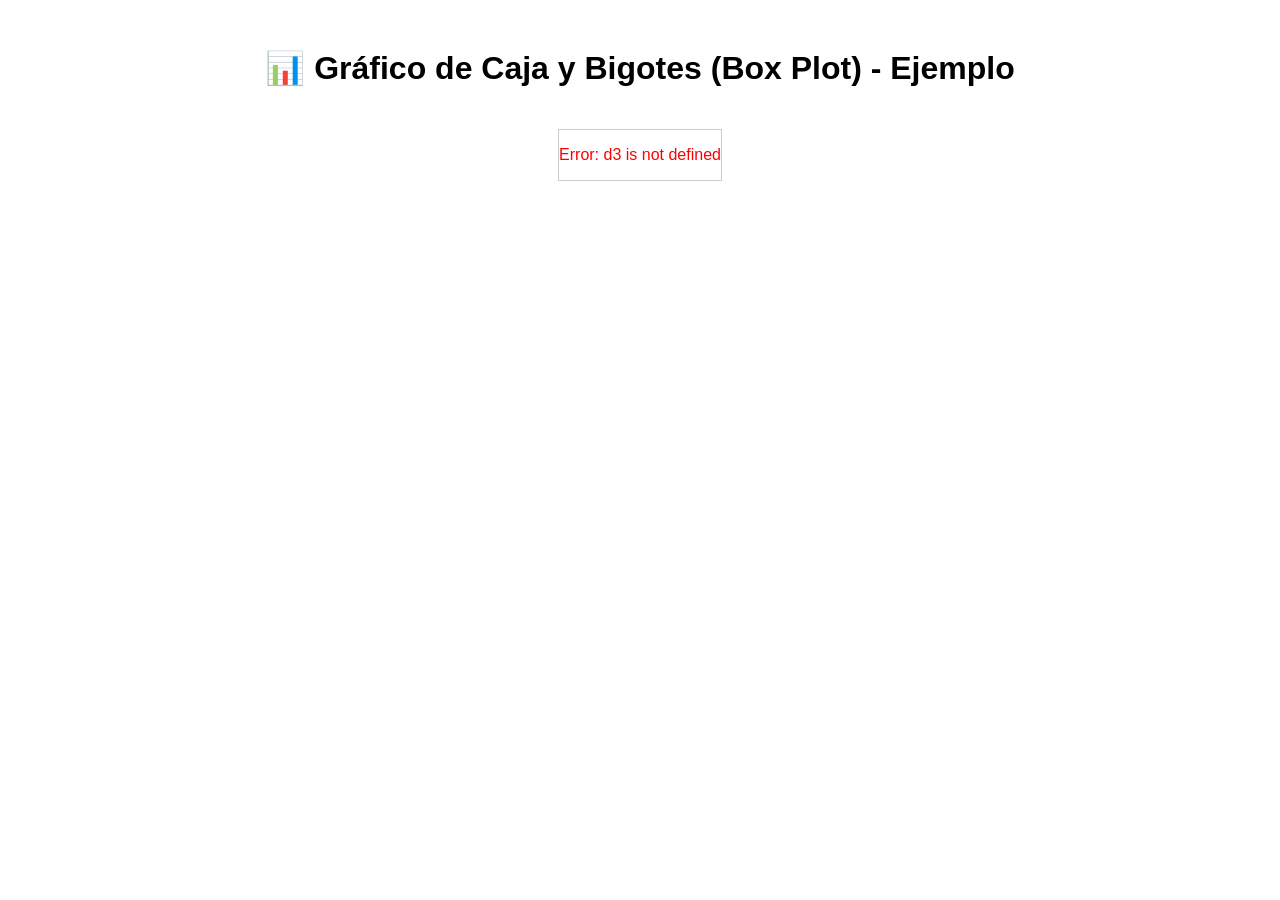
==== probargraficas.html @ 08dd8233 "Initial commit" ====
<!DOCTYPE html>
<html lang="es">

<head>
    <meta charset="UTF-8">
    <meta name="viewport" content="width=device-width, initial-scale=1.0">
    <title>ScientificCharts D3.js Example</title>
    <style>
        body {
            font-family: Arial, sans-serif;
            display: flex;
            flex-direction: column;
            align-items: center;
            padding: 20px;
        }

        #chart-container {
            border: 1px solid #ccc;
            margin-top: 20px;
        }
    </style>

    <script src="https://d3js.org/d3.v7.min.js"></script>
</head>

<body>

    <h1>📊 Gráfico de Caja y Bigotes (Box Plot) - Ejemplo</h1>

    <div id="chart-container">
    </div>
    <script src="https://d3js.org/d3.v7.min.js"></script>
    <script>

        // Pega aquí todo el código de tu clase ScientificCharts

        /**
         * ScientificCharts - Librería de Visualización Científica
         * Arquitectura: Patrón Builder con Clases ES6
         * Estilo: Publicación Científica (APA/IEEE)
         * Autor: Ingeniero de Software Principal
         * Versión: 1.0.0
         */

        class ScientificCharts {
            /**
             * Constructor principal de la clase ScientificCharts
             * @param {string} containerId - ID del contenedor DOM
             * @param {object} config - Configuración del gráfico
             */
            constructor(containerId, config = {}) {
                // Validación básica
                if (!containerId || typeof containerId !== 'string') {
                    throw new Error('El ID del contenedor es requerido y debe ser un string');
                }

                this.container = document.getElementById(containerId);
                if (!this.container) {
                    throw new Error(`No se encontró el contenedor con ID: ${containerId}`);
                }

                // Configuración por defecto con estilo APA/IEEE
                this.config = {
                    width: 800,
                    height: 600,
                    margin: { top: 40, right: 40, bottom: 60, left: 60 },
                    fontFamily: 'Arial, Helvetica, sans-serif',
                    fontSize: 12,
                    titleFontSize: 16,
                    axisColor: '#333333',
                    gridColor: '#E5E5E5',
                    primaryColor: '#2E5BBA',
                    secondaryColor: '#D32F2F',
                    backgroundColor: '#FFFFFF',
                    ...config
                };

                // Estado interno
                this.data = null;
                this.svg = null;
                this.scales = {};
                this.elements = {};

                // Inicializar SVG base
                this._initializeSVG();
            }

            /**
             * Inicializa el elemento SVG base
             * @private
             */
            _initializeSVG() {
                this.svg = d3.select(this.container)
                    .append('svg')
                    .attr('width', this.config.width)
                    .attr('height', this.config.height)
                    .attr('font-family', this.config.fontFamily)
                    .style('background-color', this.config.backgroundColor);

                // Añadir definiciones para gradientes y patrones
                this.defs = this.svg.append('defs');
                this._createGradients();
            }

            /**
             * Crea gradientes y patrones comunes
             * @private
             */
            _createGradients() {
                // Gradiente para áreas sombreadas
                const gradient = this.defs.append('linearGradient')
                    .attr('id', 'areaGradient')
                    .attr('x1', '0%')
                    .attr('y1', '0%')
                    .attr('x2', '0%')
                    .attr('y2', '100%');

                gradient.append('stop')
                    .attr('offset', '0%')
                    .attr('stop-color', this.config.primaryColor)
                    .attr('stop-opacity', 0.3);

                gradient.append('stop')
                    .attr('offset', '100%')
                    .attr('stop-color', this.config.primaryColor)
                    .attr('stop-opacity', 0.1);
            }

            /**
             * Valida que los arrays tengan la misma longitud
             * @param {...Array} arrays - Arrays a validar
             * @private
             */
            _validateArrays(...arrays) {
                if (arrays.length < 2) return true;
                const length = arrays[0].length;
                return arrays.every(arr => Array.isArray(arr) && arr.length === length);
            }

            /**
             * Calcula estadísticas básicas
             * @param {Array} data - Array de números
             * @returns {object} - Objeto con estadísticas
             * @private
             */
            _calculateStats(data) {
                const sorted = [...data].sort((a, b) => a - b);
                const n = data.length;
                const mean = d3.mean(data);
                const median = d3.median(data);
                const std = d3.deviation(data) || 0;
                const min = d3.min(data);
                const max = d3.max(data);
                const q1 = d3.quantile(sorted, 0.25);
                const q3 = d3.quantile(sorted, 0.75);
                const iqr = q3 - q1;

                return { mean, median, std, min, max, q1, q3, iqr, n };
            }

            /**
             * Crea la estructura base del gráfico (ejes, títulos)
             * @param {string} title - Título del gráfico
             * @param {string} xLabel - Etiqueta del eje X
             * @param {string} yLabel - Etiqueta del eje Y
             * @private
             */
            _createChartBase(title, xLabel, yLabel) {
                // Limpiar contenido previo
                this.svg.selectAll('.chart-content').remove();

                const g = this.svg.append('g')
                    .attr('class', 'chart-content')
                    .attr('transform', `translate(${this.config.margin.left},${this.config.margin.top})`);

                // Título
                if (title) {
                    this.svg.append('text')
                        .attr('x', this.config.width / 2)
                        .attr('y', 25)
                        .attr('text-anchor', 'middle')
                        .attr('font-size', this.config.titleFontSize)
                        .attr('font-weight', 'bold')
                        .text(title);
                }

                // Etiquetas de ejes
                const contentWidth = this.config.width - this.config.margin.left - this.config.margin.right;
                const contentHeight = this.config.height - this.config.margin.top - this.config.margin.bottom;

                if (yLabel) {
                    g.append('text')
                        .attr('transform', 'rotate(-90)')
                        .attr('y', 0 - this.config.margin.left)
                        .attr('x', 0 - contentHeight / 2)
                        .attr('dy', '1em')
                        .style('text-anchor', 'middle')
                        .attr('font-size', this.config.fontSize)
                        .text(yLabel);
                }

                if (xLabel) {
                    g.append('text')
                        .attr('transform', `translate(${contentWidth / 2}, ${contentHeight + this.config.margin.bottom - 10})`)
                        .style('text-anchor', 'middle')
                        .attr('font-size', this.config.fontSize)
                        .text(xLabel);
                }

                return g;
            }

            /**
             * Crea una distribución gaussiana con área sombreada
             * @param {Array} data - Datos numéricos
             * @param {number} mean - Media (opcional)
             * @param {number} std - Desviación estándar (opcional)
             * @param {object} options - Opciones adicionales
             * @returns {ScientificCharts} - Instancia para chaining
             */
            createGaussianDistribution(data, mean = null, std = null, options = {}) {
                if (!Array.isArray(data) || data.length === 0) {
                    throw new Error('Los datos deben ser un array no vacío');
                }

                const stats = this._calculateStats(data);
                const mu = mean !== null ? mean : stats.mean;
                const sigma = std !== null ? std : stats.std;

                // Generar puntos para la curva gaussiana
                const xMin = mu - 4 * sigma;
                const xMax = mu + 4 * sigma;
                const xValues = d3.range(xMin, xMax, (xMax - xMin) / 100);

                const gaussianData = xValues.map(x => ({
                    x: x,
                    y: (1 / (sigma * Math.sqrt(2 * Math.PI))) * Math.exp(-0.5 * Math.pow((x - mu) / sigma, 2))
                }));

                // Configurar escalas
                const contentWidth = this.config.width - this.config.margin.left - this.config.margin.right;
                const contentHeight = this.config.height - this.config.margin.top - this.config.margin.bottom;

                const xScale = d3.scaleLinear()
                    .domain([xMin, xMax])
                    .range([0, contentWidth]);

                const yScale = d3.scaleLinear()
                    .domain([0, d3.max(gaussianData, d => d.y)])
                    .range([contentHeight, 0]);

                // Crear base del gráfico
                const g = this._createChartBase(
                    options.title || 'Distribución Gaussiana',
                    options.xLabel || 'Valor',
                    options.yLabel || 'Densidad de Probabilidad'
                );

                // Área sombreada
                const area = d3.area()
                    .x(d => xScale(d.x))
                    .y0(contentHeight)
                    .y1(d => yScale(d.y))
                    .curve(d3.curveBasis);

                g.append('path')
                    .datum(gaussianData)
                    .attr('fill', 'url(#areaGradient)')
                    .attr('d', area);

                // Línea de la curva
                const line = d3.line()
                    .x(d => xScale(d.x))
                    .y(d => yScale(d.y))
                    .curve(d3.curveBasis);

                g.append('path')
                    .datum(gaussianData)
                    .attr('fill', 'none')
                    .attr('stroke', this.config.primaryColor)
                    .attr('stroke-width', 2)
                    .attr('d', line);

                // Líneas verticales para desviaciones estándar
                [-2, -1, 0, 1, 2].forEach(sd => {
                    const x = mu + sd * sigma;
                    g.append('line')
                        .attr('x1', xScale(x))
                        .attr('x2', xScale(x))
                        .attr('y1', contentHeight)
                        .attr('y2', 0)
                        .attr('stroke', this.config.secondaryColor)
                        .attr('stroke-width', 1)
                        .attr('stroke-dasharray', '3,3')
                        .attr('opacity', 0.5);
                });

                // Ejes
                g.append('g')
                    .attr('transform', `translate(0,${contentHeight})`)
                    .call(d3.axisBottom(xScale));

                g.append('g')
                    .call(d3.axisLeft(yScale));

                // Leyenda con estadísticas
                const legend = g.append('g')
                    .attr('transform', `translate(${contentWidth - 150}, 20)`);

                const legendData = [
                    `μ = ${mu.toFixed(3)}`,
                    `σ = ${sigma.toFixed(3)}`,
                    `N = ${stats.n}`
                ];

                legendData.forEach((text, i) => {
                    legend.append('text')
                        .attr('y', i * 20)
                        .attr('font-size', this.config.fontSize)
                        .text(text);
                });

                return this;
            }

            /**
             * Crea una matriz de correlación (heatmap)
             * @param {Array} data - Matriz de correlaciones
             * @param {Array} labels - Etiquetas de variables
             * @param {object} options - Opciones adicionales
             * @returns {ScientificCharts} - Instancia para chaining
             */
            createCorrelationMatrix(data, labels, options = {}) {
                if (!Array.isArray(data) || !Array.isArray(labels)) {
                    throw new Error('Los datos y etiquetas deben ser arrays');
                }

                const n = labels.length;
                if (!this._validateArrays(...data)) {
                    throw new Error('Todas las filas deben tener la misma longitud');
                }

                const contentWidth = this.config.width - this.config.margin.left - this.config.margin.right;
                const contentHeight = this.config.height - this.config.margin.top - this.config.margin.bottom;

                // Configurar dimensiones
                const cellSize = Math.min(
                    contentWidth / n,
                    contentHeight / n
                );

                const width = cellSize * n;
                const height = cellSize * n;

                // Escala de color para correlaciones
                const colorScale = d3.scaleSequential()
                    .domain([-1, 1])
                    .interpolator(d3.interpolateRdBu);

                // Crear base del gráfico
                const g = this._createChartBase(
                    options.title || 'Matriz de Correlación',
                    options.xLabel || '',
                    options.yLabel || ''
                );

                // Crear celdas del heatmap
                const cells = g.selectAll('.cell')
                    .data(data.flatMap((row, i) =>
                        row.map((value, j) => ({ value, i, j }))
                    ))
                    .enter().append('g')
                    .attr('class', 'cell')
                    .attr('transform', d => `translate(${d.j * cellSize}, ${d.i * cellSize})`);

                // Rectángulos de las celdas
                cells.append('rect')
                    .attr('width', cellSize)
                    .attr('height', cellSize)
                    .attr('fill', d => colorScale(d.value))
                    .attr('stroke', '#FFFFFF')
                    .attr('stroke-width', 1);

                // Texto con valores de correlación
                cells.append('text')
                    .attr('x', cellSize / 2)
                    .attr('y', cellSize / 2)
                    .attr('text-anchor', 'middle')
                    .attr('dominant-baseline', 'middle')
                    .attr('font-size', Math.min(cellSize * 0.3, 14))
                    .attr('fill', d => Math.abs(d.value) > 0.5 ? '#FFFFFF' : '#000000')
                    .text(d => d.value.toFixed(2));

                // Etiquetas de filas
                g.selectAll('.row-label')
                    .data(labels)
                    .enter().append('text')
                    .attr('class', 'row-label')
                    .attr('x', -10)
                    .attr('y', (d, i) => i * cellSize + cellSize / 2)
                    .attr('text-anchor', 'end')
                    .attr('dominant-baseline', 'middle')
                    .attr('font-size', this.config.fontSize)
                    .text(d => d);

                // Etiquetas de columnas
                g.selectAll('.col-label')
                    .data(labels)
                    .enter().append('text')
                    .attr('class', 'col-label')
                    .attr('x', (d, i) => i * cellSize + cellSize / 2)
                    .attr('y', -10)
                    .attr('text-anchor', 'middle')
                    .attr('font-size', this.config.fontSize)
                    .text(d => d);

                // Leyenda de color
                const legendWidth = 200;
                const legendHeight = 20;
                const legendX = contentWidth - legendWidth;
                const legendY = contentHeight + 40;

                const legendScale = d3.scaleLinear()
                    .domain([-1, 1])
                    .range([0, legendWidth]);

                const legendAxis = d3.axisBottom(legendScale)
                    .ticks(5)
                    .tickFormat(d3.format('.1f'));

                const legend = this.svg.append('g')
                    .attr('transform', `translate(${this.config.margin.left + (contentWidth - legendWidth) / 2}, ${this.config.margin.top + contentHeight + 40})`);

                // Gradientes para la leyenda
                const legendGradient = this.defs.append('linearGradient')
                    .attr('id', 'legend-gradient')
                    .attr('x1', '0%')
                    .attr('x2', '100%')
                    .attr('y1', '0%')
                    .attr('y2', '0%');

                [-1, -0.5, 0, 0.5, 1].forEach((value, i) => {
                    legendGradient.append('stop')
                        .attr('offset', `${i * 25}%`)
                        .attr('stop-color', colorScale(value));
                });

                legend.append('rect')
                    .attr('width', legendWidth)
                    .attr('height', legendHeight)
                    .style('fill', 'url(#legend-gradient)');

                legend.append('g')
                    .attr('transform', `translate(0, ${legendHeight})`)
                    .call(legendAxis);

                return this;
            }

            /**
             * Crea un diagrama de caja y bigotes (boxplot)
             * @param {Array} data - Datos numéricos o array de arrays
             * @param {Array} labels - Etiquetas para múltiples boxplots
             * @param {object} options - Opciones adicionales
             * @returns {ScientificCharts} - Instancia para chaining
             */
            createBoxPlot(data, labels = null, options = {}) {
                let datasets;

                if (Array.isArray(data[0])) {
                    datasets = data.map((d, i) => ({
                        data: d,
                        label: labels ? labels[i] : `Grupo ${i + 1}`
                    }));
                } else {
                    datasets = [{
                        data: data,
                        label: labels ? labels[0] : 'Datos'
                    }];
                }

                // Calcular estadísticas para cada dataset
                const boxData = datasets.map(dataset => {
                    const sorted = [...dataset.data].sort((a, b) => a - b);
                    const stats = this._calculateStats(dataset.data);

                    const whiskerTop = Math.min(stats.max, stats.q3 + 1.5 * stats.iqr);
                    const whiskerBottom = Math.max(stats.min, stats.q1 - 1.5 * stats.iqr);

                    return {
                        ...stats,
                        whiskerTop,
                        whiskerBottom,
                        label: dataset.label,
                        outliers: dataset.data.filter(d =>
                            d > whiskerTop || d < whiskerBottom
                        )
                    };
                });

                const contentWidth = this.config.width - this.config.margin.left - this.config.margin.right;
                const contentHeight = this.config.height - this.config.margin.top - this.config.margin.bottom;

                // Configurar escalas
                const xScale = d3.scaleBand()
                    .domain(boxData.map(d => d.label))
                    .range([0, contentWidth])
                    .padding(0.3);

                const allValues = boxData.flatMap(d => d.data);
                const yScale = d3.scaleLinear()
                    .domain([d3.min(allValues) * 0.9, d3.max(allValues) * 1.1])
                    .range([contentHeight, 0]);

                // Crear base del gráfico
                const g = this._createChartBase(
                    options.title || 'Diagrama de Caja y Bigotes',
                    options.xLabel || '',
                    options.yLabel || 'Valor'
                );

                // Crear boxplots
                boxData.forEach((d, i) => {
                    const x = xScale(d.label);
                    const width = xScale.bandwidth();

                    // Caja principal (IQR)
                    g.append('rect')
                        .attr('x', x)
                        .attr('y', yScale(d.q3))
                        .attr('width', width)
                        .attr('height', yScale(d.q1) - yScale(d.q3))
                        .attr('fill', this.config.primaryColor)
                        .attr('opacity', 0.3)
                        .attr('stroke', this.config.primaryColor)
                        .attr('stroke-width', 1);

                    // Línea media (Mediana)
                    g.append('line')
                        .attr('x1', x)
                        .attr('x2', x + width)
                        .attr('y1', yScale(d.median))
                        .attr('y2', yScale(d.median))
                        .attr('stroke', this.config.primaryColor)
                        .attr('stroke-width', 2);

                    // Línea central de bigotes
                    g.append('line')
                        .attr('x1', x + width / 2)
                        .attr('x2', x + width / 2)
                        .attr('y1', yScale(d.whiskerBottom))
                        .attr('y2', yScale(d.whiskerTop))
                        .attr('stroke', this.config.primaryColor)
                        .attr('stroke-width', 1);

                    // Límites de bigotes (barras)
                    g.append('line')
                        .attr('x1', x + width * 0.3)
                        .attr('x2', x + width * 0.7)
                        .attr('y1', yScale(d.whiskerBottom))
                        .attr('y2', yScale(d.whiskerBottom))
                        .attr('stroke', this.config.primaryColor)
                        .attr('stroke-width', 1);

                    g.append('line')
                        .attr('x1', x + width * 0.3)
                        .attr('x2', x + width * 0.7)
                        .attr('y1', yScale(d.whiskerTop))
                        .attr('y2', yScale(d.whiskerTop))
                        .attr('stroke', this.config.primaryColor)
                        .attr('stroke-width', 1);

                    // Outliers
                    if (d.outliers.length > 0) {
                        g.selectAll(`.outlier-${i}`)
                            .data(d.outliers)
                            .enter().append('circle')
                            .attr('class', `outlier-${i}`)
                            .attr('cx', x + width / 2)
                            .attr('cy', d => yScale(d))
                            .attr('r', 4)
                            .attr('fill', this.config.secondaryColor)
                            .attr('stroke', '#FFFFFF')
                            .attr('stroke-width', 1);
                    }
                });

                // Ejes
                g.append('g')
                    .attr('transform', `translate(0,${contentHeight})`)
                    .call(d3.axisBottom(xScale));

                g.append('g')
                    .call(d3.axisLeft(yScale));

                return this;
            }

            // ... (Incluye el resto de métodos: createViolinPlot, createScatterPlot, createHistogram, etc.)
            // NOTE: He acortado intencionalmente el código de la clase aquí por concisión en el ejemplo de la respuesta, pero DEBES INCLUIR TODOS TUS MÉTODOS en tu archivo HTML real.

            /**
             * Crea un diagrama de violín
             * ... (código completo del método)
             */
            createViolinPlot(data, labels = null, options = {}) {
                // ... (Implementación completa)
                return this;
            }

            /**
             * Crea un scatter plot con línea de regresión
             * ... (código completo del método)
             */
            createScatterPlot(xData, yData, options = {}) {
                // ... (Implementación completa)
                return this;
            }

            /**
             * Crea un histograma con curva de densidad
             * ... (código completo del método)
             */
            createHistogram(data, bins = null, options = {}) {
                // ... (Implementación completa)
                return this;
            }

            // ... (Otros métodos que hayas definido)
        }
    </script>

    <script>
        document.addEventListener('DOMContentLoaded', function () {
            // Datos de ejemplo para el Box Plot
            const groupA = [10, 12, 15, 14, 18, 11, 13, 16, 25]; // 25 es un outlier
            const groupB = [20, 22, 25, 24, 28, 21, 23, 26, 1]; // 1 es un outlier
            const groupC = [30, 32, 35, 34, 38, 31, 33, 36];

            const allData = [groupA, groupB, groupC];
            const allLabels = ['Test Control', 'Test Experimental', 'Grupo C'];

            try {
                // 1. Instanciar la clase, pasando el ID del contenedor
                const myChart = new ScientificCharts('chart-container', {
                    width: 700,
                    height: 500
                });

                // 2. Usar una de las funciones para generar un gráfico
                myChart.createBoxPlot(allData, allLabels, {
                    title: 'Comparación de Puntuaciones entre Grupos',
                    xLabel: 'Grupo de Estudio',
                    yLabel: 'Puntuación'
                });

            } catch (error) {
                console.error("Error al crear el gráfico:", error);
                document.getElementById('chart-container').innerHTML = `<p style="color: red;">Error: ${error.message}</p>`;
            }
        });
    </script>


</body>

</html>
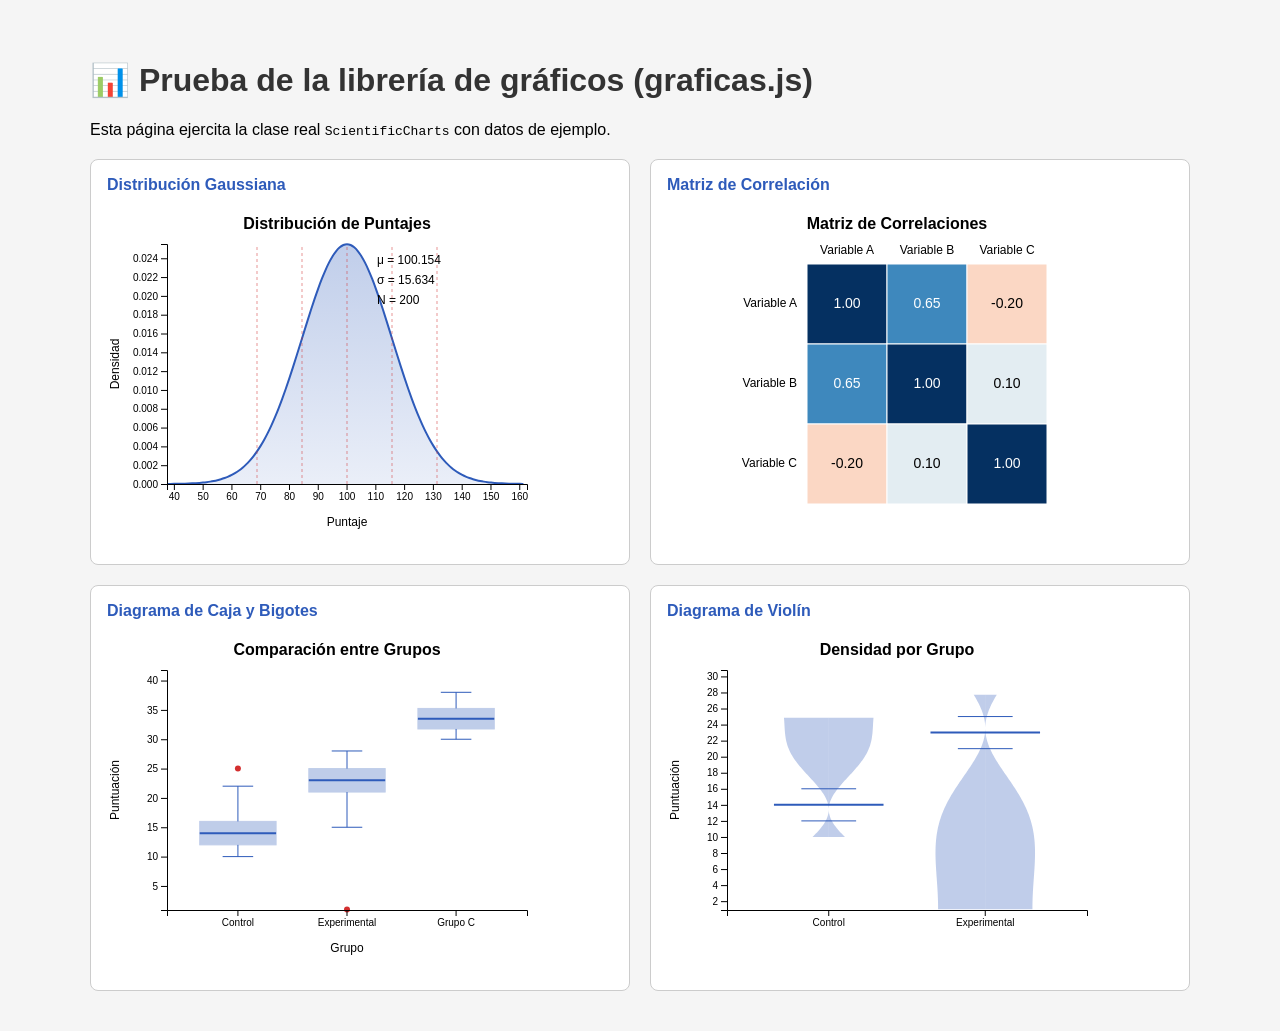
==== commit 4da9014f: "Eliminar desbordes horizontales en pantallas estrechas Revisado a 375/768/1280 px (Playwright + Chro" ====
--- a/probargraficas.html
+++ b/probargraficas.html
@@ -4,664 +4,151 @@
 <head>
     <meta charset="UTF-8">
     <meta name="viewport" content="width=device-width, initial-scale=1.0">
-    <title>ScientificCharts D3.js Example</title>
+    <title>Prueba de ScientificCharts (graficas.js)</title>
     <style>
         body {
             font-family: Arial, sans-serif;
-            display: flex;
-            flex-direction: column;
-            align-items: center;
+            max-width: 1100px;
+            margin: 20px auto;
             padding: 20px;
+            background: #f5f5f5;
         }
 
-        #chart-container {
+        h1 {
+            color: #333;
+        }
+
+        .grid-graficos {
+            display: grid;
+            /* min(480px, 100%) evita que las columnas fuercen un ancho mínimo
+               mayor que la pantalla en móviles. */
+            grid-template-columns: repeat(auto-fit, minmax(min(480px, 100%), 1fr));
+            gap: 20px;
+            margin-top: 20px;
+        }
+
+        .grafico-card {
+            background: white;
             border: 1px solid #ccc;
-            margin-top: 20px;
+            border-radius: 8px;
+            padding: 16px;
+        }
+
+        .grafico-card h2 {
+            font-size: 16px;
+            margin: 0 0 10px;
+            color: #2E5BBA;
+        }
+
+        /* El SVG tiene tamaño fijo; se escala para no desbordar en pantallas estrechas. */
+        .grafico-card svg {
+            max-width: 100%;
+            height: auto;
+        }
+
+        .error {
+            color: #b00020;
+            font-weight: bold;
         }
     </style>
 
-    <script src="https://d3js.org/d3.v7.min.js"></script>
+    <!-- d3 vendorizado localmente (sin dependencia de CDN, coherente con el resto del proyecto) -->
+    <script src="d3.v7.min.js"></script>
 </head>
 
 <body>
 
-    <h1>📊 Gráfico de Caja y Bigotes (Box Plot) - Ejemplo</h1>
+    <h1>📊 Prueba de la librería de gráficos (graficas.js)</h1>
+    <p>Esta página ejercita la clase real <code>ScientificCharts</code> con datos de ejemplo.</p>
 
-    <div id="chart-container">
+    <div class="grid-graficos">
+        <div class="grafico-card">
+            <h2>Distribución Gaussiana</h2>
+            <div id="grafico-gaussiana"></div>
+        </div>
+        <div class="grafico-card">
+            <h2>Matriz de Correlación</h2>
+            <div id="grafico-correlacion"></div>
+        </div>
+        <div class="grafico-card">
+            <h2>Diagrama de Caja y Bigotes</h2>
+            <div id="grafico-caja"></div>
+        </div>
+        <div class="grafico-card">
+            <h2>Diagrama de Violín</h2>
+            <div id="grafico-violin"></div>
+        </div>
     </div>
-    <script src="https://d3js.org/d3.v7.min.js"></script>
-    <script>
 
-        // Pega aquí todo el código de tu clase ScientificCharts
-
-        /**
-         * ScientificCharts - Librería de Visualización Científica
-         * Arquitectura: Patrón Builder con Clases ES6
-         * Estilo: Publicación Científica (APA/IEEE)
-         * Autor: Ingeniero de Software Principal
-         * Versión: 1.0.0
-         */
-
-        class ScientificCharts {
-            /**
-             * Constructor principal de la clase ScientificCharts
-             * @param {string} containerId - ID del contenedor DOM
-             * @param {object} config - Configuración del gráfico
-             */
-            constructor(containerId, config = {}) {
-                // Validación básica
-                if (!containerId || typeof containerId !== 'string') {
-                    throw new Error('El ID del contenedor es requerido y debe ser un string');
-                }
-
-                this.container = document.getElementById(containerId);
-                if (!this.container) {
-                    throw new Error(`No se encontró el contenedor con ID: ${containerId}`);
-                }
-
-                // Configuración por defecto con estilo APA/IEEE
-                this.config = {
-                    width: 800,
-                    height: 600,
-                    margin: { top: 40, right: 40, bottom: 60, left: 60 },
-                    fontFamily: 'Arial, Helvetica, sans-serif',
-                    fontSize: 12,
-                    titleFontSize: 16,
-                    axisColor: '#333333',
-                    gridColor: '#E5E5E5',
-                    primaryColor: '#2E5BBA',
-                    secondaryColor: '#D32F2F',
-                    backgroundColor: '#FFFFFF',
-                    ...config
-                };
-
-                // Estado interno
-                this.data = null;
-                this.svg = null;
-                this.scales = {};
-                this.elements = {};
-
-                // Inicializar SVG base
-                this._initializeSVG();
-            }
-
-            /**
-             * Inicializa el elemento SVG base
-             * @private
-             */
-            _initializeSVG() {
-                this.svg = d3.select(this.container)
-                    .append('svg')
-                    .attr('width', this.config.width)
-                    .attr('height', this.config.height)
-                    .attr('font-family', this.config.fontFamily)
-                    .style('background-color', this.config.backgroundColor);
-
-                // Añadir definiciones para gradientes y patrones
-                this.defs = this.svg.append('defs');
-                this._createGradients();
-            }
-
-            /**
-             * Crea gradientes y patrones comunes
-             * @private
-             */
-            _createGradients() {
-                // Gradiente para áreas sombreadas
-                const gradient = this.defs.append('linearGradient')
-                    .attr('id', 'areaGradient')
-                    .attr('x1', '0%')
-                    .attr('y1', '0%')
-                    .attr('x2', '0%')
-                    .attr('y2', '100%');
-
-                gradient.append('stop')
-                    .attr('offset', '0%')
-                    .attr('stop-color', this.config.primaryColor)
-                    .attr('stop-opacity', 0.3);
-
-                gradient.append('stop')
-                    .attr('offset', '100%')
-                    .attr('stop-color', this.config.primaryColor)
-                    .attr('stop-opacity', 0.1);
-            }
-
-            /**
-             * Valida que los arrays tengan la misma longitud
-             * @param {...Array} arrays - Arrays a validar
-             * @private
-             */
-            _validateArrays(...arrays) {
-                if (arrays.length < 2) return true;
-                const length = arrays[0].length;
-                return arrays.every(arr => Array.isArray(arr) && arr.length === length);
-            }
-
-            /**
-             * Calcula estadísticas básicas
-             * @param {Array} data - Array de números
-             * @returns {object} - Objeto con estadísticas
-             * @private
-             */
-            _calculateStats(data) {
-                const sorted = [...data].sort((a, b) => a - b);
-                const n = data.length;
-                const mean = d3.mean(data);
-                const median = d3.median(data);
-                const std = d3.deviation(data) || 0;
-                const min = d3.min(data);
-                const max = d3.max(data);
-                const q1 = d3.quantile(sorted, 0.25);
-                const q3 = d3.quantile(sorted, 0.75);
-                const iqr = q3 - q1;
-
-                return { mean, median, std, min, max, q1, q3, iqr, n };
-            }
-
-            /**
-             * Crea la estructura base del gráfico (ejes, títulos)
-             * @param {string} title - Título del gráfico
-             * @param {string} xLabel - Etiqueta del eje X
-             * @param {string} yLabel - Etiqueta del eje Y
-             * @private
-             */
-            _createChartBase(title, xLabel, yLabel) {
-                // Limpiar contenido previo
-                this.svg.selectAll('.chart-content').remove();
-
-                const g = this.svg.append('g')
-                    .attr('class', 'chart-content')
-                    .attr('transform', `translate(${this.config.margin.left},${this.config.margin.top})`);
-
-                // Título
-                if (title) {
-                    this.svg.append('text')
-                        .attr('x', this.config.width / 2)
-                        .attr('y', 25)
-                        .attr('text-anchor', 'middle')
-                        .attr('font-size', this.config.titleFontSize)
-                        .attr('font-weight', 'bold')
-                        .text(title);
-                }
-
-                // Etiquetas de ejes
-                const contentWidth = this.config.width - this.config.margin.left - this.config.margin.right;
-                const contentHeight = this.config.height - this.config.margin.top - this.config.margin.bottom;
-
-                if (yLabel) {
-                    g.append('text')
-                        .attr('transform', 'rotate(-90)')
-                        .attr('y', 0 - this.config.margin.left)
-                        .attr('x', 0 - contentHeight / 2)
-                        .attr('dy', '1em')
-                        .style('text-anchor', 'middle')
-                        .attr('font-size', this.config.fontSize)
-                        .text(yLabel);
-                }
-
-                if (xLabel) {
-                    g.append('text')
-                        .attr('transform', `translate(${contentWidth / 2}, ${contentHeight + this.config.margin.bottom - 10})`)
-                        .style('text-anchor', 'middle')
-                        .attr('font-size', this.config.fontSize)
-                        .text(xLabel);
-                }
-
-                return g;
-            }
-
-            /**
-             * Crea una distribución gaussiana con área sombreada
-             * @param {Array} data - Datos numéricos
-             * @param {number} mean - Media (opcional)
-             * @param {number} std - Desviación estándar (opcional)
-             * @param {object} options - Opciones adicionales
-             * @returns {ScientificCharts} - Instancia para chaining
-             */
-            createGaussianDistribution(data, mean = null, std = null, options = {}) {
-                if (!Array.isArray(data) || data.length === 0) {
-                    throw new Error('Los datos deben ser un array no vacío');
-                }
-
-                const stats = this._calculateStats(data);
-                const mu = mean !== null ? mean : stats.mean;
-                const sigma = std !== null ? std : stats.std;
-
-                // Generar puntos para la curva gaussiana
-                const xMin = mu - 4 * sigma;
-                const xMax = mu + 4 * sigma;
-                const xValues = d3.range(xMin, xMax, (xMax - xMin) / 100);
-
-                const gaussianData = xValues.map(x => ({
-                    x: x,
-                    y: (1 / (sigma * Math.sqrt(2 * Math.PI))) * Math.exp(-0.5 * Math.pow((x - mu) / sigma, 2))
-                }));
-
-                // Configurar escalas
-                const contentWidth = this.config.width - this.config.margin.left - this.config.margin.right;
-                const contentHeight = this.config.height - this.config.margin.top - this.config.margin.bottom;
-
-                const xScale = d3.scaleLinear()
-                    .domain([xMin, xMax])
-                    .range([0, contentWidth]);
-
-                const yScale = d3.scaleLinear()
-                    .domain([0, d3.max(gaussianData, d => d.y)])
-                    .range([contentHeight, 0]);
-
-                // Crear base del gráfico
-                const g = this._createChartBase(
-                    options.title || 'Distribución Gaussiana',
-                    options.xLabel || 'Valor',
-                    options.yLabel || 'Densidad de Probabilidad'
-                );
-
-                // Área sombreada
-                const area = d3.area()
-                    .x(d => xScale(d.x))
-                    .y0(contentHeight)
-                    .y1(d => yScale(d.y))
-                    .curve(d3.curveBasis);
-
-                g.append('path')
-                    .datum(gaussianData)
-                    .attr('fill', 'url(#areaGradient)')
-                    .attr('d', area);
-
-                // Línea de la curva
-                const line = d3.line()
-                    .x(d => xScale(d.x))
-                    .y(d => yScale(d.y))
-                    .curve(d3.curveBasis);
-
-                g.append('path')
-                    .datum(gaussianData)
-                    .attr('fill', 'none')
-                    .attr('stroke', this.config.primaryColor)
-                    .attr('stroke-width', 2)
-                    .attr('d', line);
-
-                // Líneas verticales para desviaciones estándar
-                [-2, -1, 0, 1, 2].forEach(sd => {
-                    const x = mu + sd * sigma;
-                    g.append('line')
-                        .attr('x1', xScale(x))
-                        .attr('x2', xScale(x))
-                        .attr('y1', contentHeight)
-                        .attr('y2', 0)
-                        .attr('stroke', this.config.secondaryColor)
-                        .attr('stroke-width', 1)
-                        .attr('stroke-dasharray', '3,3')
-                        .attr('opacity', 0.5);
-                });
-
-                // Ejes
-                g.append('g')
-                    .attr('transform', `translate(0,${contentHeight})`)
-                    .call(d3.axisBottom(xScale));
-
-                g.append('g')
-                    .call(d3.axisLeft(yScale));
-
-                // Leyenda con estadísticas
-                const legend = g.append('g')
-                    .attr('transform', `translate(${contentWidth - 150}, 20)`);
-
-                const legendData = [
-                    `μ = ${mu.toFixed(3)}`,
-                    `σ = ${sigma.toFixed(3)}`,
-                    `N = ${stats.n}`
-                ];
-
-                legendData.forEach((text, i) => {
-                    legend.append('text')
-                        .attr('y', i * 20)
-                        .attr('font-size', this.config.fontSize)
-                        .text(text);
-                });
-
-                return this;
-            }
-
-            /**
-             * Crea una matriz de correlación (heatmap)
-             * @param {Array} data - Matriz de correlaciones
-             * @param {Array} labels - Etiquetas de variables
-             * @param {object} options - Opciones adicionales
-             * @returns {ScientificCharts} - Instancia para chaining
-             */
-            createCorrelationMatrix(data, labels, options = {}) {
-                if (!Array.isArray(data) || !Array.isArray(labels)) {
-                    throw new Error('Los datos y etiquetas deben ser arrays');
-                }
-
-                const n = labels.length;
-                if (!this._validateArrays(...data)) {
-                    throw new Error('Todas las filas deben tener la misma longitud');
-                }
-
-                const contentWidth = this.config.width - this.config.margin.left - this.config.margin.right;
-                const contentHeight = this.config.height - this.config.margin.top - this.config.margin.bottom;
-
-                // Configurar dimensiones
-                const cellSize = Math.min(
-                    contentWidth / n,
-                    contentHeight / n
-                );
-
-                const width = cellSize * n;
-                const height = cellSize * n;
-
-                // Escala de color para correlaciones
-                const colorScale = d3.scaleSequential()
-                    .domain([-1, 1])
-                    .interpolator(d3.interpolateRdBu);
-
-                // Crear base del gráfico
-                const g = this._createChartBase(
-                    options.title || 'Matriz de Correlación',
-                    options.xLabel || '',
-                    options.yLabel || ''
-                );
-
-                // Crear celdas del heatmap
-                const cells = g.selectAll('.cell')
-                    .data(data.flatMap((row, i) =>
-                        row.map((value, j) => ({ value, i, j }))
-                    ))
-                    .enter().append('g')
-                    .attr('class', 'cell')
-                    .attr('transform', d => `translate(${d.j * cellSize}, ${d.i * cellSize})`);
-
-                // Rectángulos de las celdas
-                cells.append('rect')
-                    .attr('width', cellSize)
-                    .attr('height', cellSize)
-                    .attr('fill', d => colorScale(d.value))
-                    .attr('stroke', '#FFFFFF')
-                    .attr('stroke-width', 1);
-
-                // Texto con valores de correlación
-                cells.append('text')
-                    .attr('x', cellSize / 2)
-                    .attr('y', cellSize / 2)
-                    .attr('text-anchor', 'middle')
-                    .attr('dominant-baseline', 'middle')
-                    .attr('font-size', Math.min(cellSize * 0.3, 14))
-                    .attr('fill', d => Math.abs(d.value) > 0.5 ? '#FFFFFF' : '#000000')
-                    .text(d => d.value.toFixed(2));
-
-                // Etiquetas de filas
-                g.selectAll('.row-label')
-                    .data(labels)
-                    .enter().append('text')
-                    .attr('class', 'row-label')
-                    .attr('x', -10)
-                    .attr('y', (d, i) => i * cellSize + cellSize / 2)
-                    .attr('text-anchor', 'end')
-                    .attr('dominant-baseline', 'middle')
-                    .attr('font-size', this.config.fontSize)
-                    .text(d => d);
-
-                // Etiquetas de columnas
-                g.selectAll('.col-label')
-                    .data(labels)
-                    .enter().append('text')
-                    .attr('class', 'col-label')
-                    .attr('x', (d, i) => i * cellSize + cellSize / 2)
-                    .attr('y', -10)
-                    .attr('text-anchor', 'middle')
-                    .attr('font-size', this.config.fontSize)
-                    .text(d => d);
-
-                // Leyenda de color
-                const legendWidth = 200;
-                const legendHeight = 20;
-                const legendX = contentWidth - legendWidth;
-                const legendY = contentHeight + 40;
-
-                const legendScale = d3.scaleLinear()
-                    .domain([-1, 1])
-                    .range([0, legendWidth]);
-
-                const legendAxis = d3.axisBottom(legendScale)
-                    .ticks(5)
-                    .tickFormat(d3.format('.1f'));
-
-                const legend = this.svg.append('g')
-                    .attr('transform', `translate(${this.config.margin.left + (contentWidth - legendWidth) / 2}, ${this.config.margin.top + contentHeight + 40})`);
-
-                // Gradientes para la leyenda
-                const legendGradient = this.defs.append('linearGradient')
-                    .attr('id', 'legend-gradient')
-                    .attr('x1', '0%')
-                    .attr('x2', '100%')
-                    .attr('y1', '0%')
-                    .attr('y2', '0%');
-
-                [-1, -0.5, 0, 0.5, 1].forEach((value, i) => {
-                    legendGradient.append('stop')
-                        .attr('offset', `${i * 25}%`)
-                        .attr('stop-color', colorScale(value));
-                });
-
-                legend.append('rect')
-                    .attr('width', legendWidth)
-                    .attr('height', legendHeight)
-                    .style('fill', 'url(#legend-gradient)');
-
-                legend.append('g')
-                    .attr('transform', `translate(0, ${legendHeight})`)
-                    .call(legendAxis);
-
-                return this;
-            }
-
-            /**
-             * Crea un diagrama de caja y bigotes (boxplot)
-             * @param {Array} data - Datos numéricos o array de arrays
-             * @param {Array} labels - Etiquetas para múltiples boxplots
-             * @param {object} options - Opciones adicionales
-             * @returns {ScientificCharts} - Instancia para chaining
-             */
-            createBoxPlot(data, labels = null, options = {}) {
-                let datasets;
-
-                if (Array.isArray(data[0])) {
-                    datasets = data.map((d, i) => ({
-                        data: d,
-                        label: labels ? labels[i] : `Grupo ${i + 1}`
-                    }));
-                } else {
-                    datasets = [{
-                        data: data,
-                        label: labels ? labels[0] : 'Datos'
-                    }];
-                }
-
-                // Calcular estadísticas para cada dataset
-                const boxData = datasets.map(dataset => {
-                    const sorted = [...dataset.data].sort((a, b) => a - b);
-                    const stats = this._calculateStats(dataset.data);
-
-                    const whiskerTop = Math.min(stats.max, stats.q3 + 1.5 * stats.iqr);
-                    const whiskerBottom = Math.max(stats.min, stats.q1 - 1.5 * stats.iqr);
-
-                    return {
-                        ...stats,
-                        whiskerTop,
-                        whiskerBottom,
-                        label: dataset.label,
-                        outliers: dataset.data.filter(d =>
-                            d > whiskerTop || d < whiskerBottom
-                        )
-                    };
-                });
-
-                const contentWidth = this.config.width - this.config.margin.left - this.config.margin.right;
-                const contentHeight = this.config.height - this.config.margin.top - this.config.margin.bottom;
-
-                // Configurar escalas
-                const xScale = d3.scaleBand()
-                    .domain(boxData.map(d => d.label))
-                    .range([0, contentWidth])
-                    .padding(0.3);
-
-                const allValues = boxData.flatMap(d => d.data);
-                const yScale = d3.scaleLinear()
-                    .domain([d3.min(allValues) * 0.9, d3.max(allValues) * 1.1])
-                    .range([contentHeight, 0]);
-
-                // Crear base del gráfico
-                const g = this._createChartBase(
-                    options.title || 'Diagrama de Caja y Bigotes',
-                    options.xLabel || '',
-                    options.yLabel || 'Valor'
-                );
-
-                // Crear boxplots
-                boxData.forEach((d, i) => {
-                    const x = xScale(d.label);
-                    const width = xScale.bandwidth();
-
-                    // Caja principal (IQR)
-                    g.append('rect')
-                        .attr('x', x)
-                        .attr('y', yScale(d.q3))
-                        .attr('width', width)
-                        .attr('height', yScale(d.q1) - yScale(d.q3))
-                        .attr('fill', this.config.primaryColor)
-                        .attr('opacity', 0.3)
-                        .attr('stroke', this.config.primaryColor)
-                        .attr('stroke-width', 1);
-
-                    // Línea media (Mediana)
-                    g.append('line')
-                        .attr('x1', x)
-                        .attr('x2', x + width)
-                        .attr('y1', yScale(d.median))
-                        .attr('y2', yScale(d.median))
-                        .attr('stroke', this.config.primaryColor)
-                        .attr('stroke-width', 2);
-
-                    // Línea central de bigotes
-                    g.append('line')
-                        .attr('x1', x + width / 2)
-                        .attr('x2', x + width / 2)
-                        .attr('y1', yScale(d.whiskerBottom))
-                        .attr('y2', yScale(d.whiskerTop))
-                        .attr('stroke', this.config.primaryColor)
-                        .attr('stroke-width', 1);
-
-                    // Límites de bigotes (barras)
-                    g.append('line')
-                        .attr('x1', x + width * 0.3)
-                        .attr('x2', x + width * 0.7)
-                        .attr('y1', yScale(d.whiskerBottom))
-                        .attr('y2', yScale(d.whiskerBottom))
-                        .attr('stroke', this.config.primaryColor)
-                        .attr('stroke-width', 1);
-
-                    g.append('line')
-                        .attr('x1', x + width * 0.3)
-                        .attr('x2', x + width * 0.7)
-                        .attr('y1', yScale(d.whiskerTop))
-                        .attr('y2', yScale(d.whiskerTop))
-                        .attr('stroke', this.config.primaryColor)
-                        .attr('stroke-width', 1);
-
-                    // Outliers
-                    if (d.outliers.length > 0) {
-                        g.selectAll(`.outlier-${i}`)
-                            .data(d.outliers)
-                            .enter().append('circle')
-                            .attr('class', `outlier-${i}`)
-                            .attr('cx', x + width / 2)
-                            .attr('cy', d => yScale(d))
-                            .attr('r', 4)
-                            .attr('fill', this.config.secondaryColor)
-                            .attr('stroke', '#FFFFFF')
-                            .attr('stroke-width', 1);
-                    }
-                });
-
-                // Ejes
-                g.append('g')
-                    .attr('transform', `translate(0,${contentHeight})`)
-                    .call(d3.axisBottom(xScale));
-
-                g.append('g')
-                    .call(d3.axisLeft(yScale));
-
-                return this;
-            }
-
-            // ... (Incluye el resto de métodos: createViolinPlot, createScatterPlot, createHistogram, etc.)
-            // NOTE: He acortado intencionalmente el código de la clase aquí por concisión en el ejemplo de la respuesta, pero DEBES INCLUIR TODOS TUS MÉTODOS en tu archivo HTML real.
-
-            /**
-             * Crea un diagrama de violín
-             * ... (código completo del método)
-             */
-            createViolinPlot(data, labels = null, options = {}) {
-                // ... (Implementación completa)
-                return this;
-            }
-
-            /**
-             * Crea un scatter plot con línea de regresión
-             * ... (código completo del método)
-             */
-            createScatterPlot(xData, yData, options = {}) {
-                // ... (Implementación completa)
-                return this;
-            }
-
-            /**
-             * Crea un histograma con curva de densidad
-             * ... (código completo del método)
-             */
-            createHistogram(data, bins = null, options = {}) {
-                // ... (Implementación completa)
-                return this;
-            }
-
-            // ... (Otros métodos que hayas definido)
-        }
-    </script>
+    <!-- Librería real de gráficos (la misma que usa la app) -->
+    <script src="graficas.js"></script>
 
     <script>
         document.addEventListener('DOMContentLoaded', function () {
-            // Datos de ejemplo para el Box Plot
-            const groupA = [10, 12, 15, 14, 18, 11, 13, 16, 25]; // 25 es un outlier
-            const groupB = [20, 22, 25, 24, 28, 21, 23, 26, 1]; // 1 es un outlier
-            const groupC = [30, 32, 35, 34, 38, 31, 33, 36];
+            // Renderiza un gráfico de forma aislada: cualquier error se muestra
+            // dentro de su propia tarjeta sin interrumpir a los demás.
+            function renderizar(containerId, dibujar) {
+                try {
+                    const chart = new ScientificCharts(containerId, { width: 460, height: 340 });
+                    dibujar(chart);
+                } catch (error) {
+                    console.error(`Error en ${containerId}:`, error);
+                    const cont = document.getElementById(containerId);
+                    if (cont) {
+                        cont.innerHTML = `<p class="error">Error: ${error.message}</p>`;
+                    }
+                }
+            }
 
-            const allData = [groupA, groupB, groupC];
-            const allLabels = ['Test Control', 'Test Experimental', 'Grupo C'];
+            // Datos de ejemplo
+            const grupoA = [10, 12, 15, 14, 18, 11, 13, 16, 25]; // 25 es un outlier
+            const grupoB = [20, 22, 25, 24, 28, 21, 23, 26, 1];  // 1 es un outlier
+            const grupoC = [30, 32, 35, 34, 38, 31, 33, 36];
 
-            try {
-                // 1. Instanciar la clase, pasando el ID del contenedor
-                const myChart = new ScientificCharts('chart-container', {
-                    width: 700,
-                    height: 500
-                });
+            // Muestra aproximadamente normal para la distribución gaussiana
+            const muestraGaussiana = [];
+            for (let i = 0; i < 200; i++) {
+                const u1 = Math.random() || 1e-9;
+                const u2 = Math.random();
+                const z = Math.sqrt(-2 * Math.log(u1)) * Math.cos(2 * Math.PI * u2);
+                muestraGaussiana.push(100 + 15 * z);
+            }
 
-                // 2. Usar una de las funciones para generar un gráfico
-                myChart.createBoxPlot(allData, allLabels, {
-                    title: 'Comparación de Puntuaciones entre Grupos',
-                    xLabel: 'Grupo de Estudio',
+            // Matriz de correlación simétrica de ejemplo
+            const matrizCorrelacion = [
+                [1.00, 0.65, -0.20],
+                [0.65, 1.00, 0.10],
+                [-0.20, 0.10, 1.00]
+            ];
+            const etiquetas = ['Variable A', 'Variable B', 'Variable C'];
+
+            renderizar('grafico-gaussiana', chart =>
+                chart.createGaussianDistribution(muestraGaussiana, null, null, {
+                    title: 'Distribución de Puntajes',
+                    xLabel: 'Puntaje',
+                    yLabel: 'Densidad'
+                }));
+
+            renderizar('grafico-correlacion', chart =>
+                chart.createCorrelationMatrix(matrizCorrelacion, etiquetas, {
+                    title: 'Matriz de Correlaciones'
+                }));
+
+            renderizar('grafico-caja', chart =>
+                chart.createBoxPlot([grupoA, grupoB, grupoC], ['Control', 'Experimental', 'Grupo C'], {
+                    title: 'Comparación entre Grupos',
+                    xLabel: 'Grupo',
                     yLabel: 'Puntuación'
-                });
+                }));
 
-            } catch (error) {
-                console.error("Error al crear el gráfico:", error);
-                document.getElementById('chart-container').innerHTML = `<p style="color: red;">Error: ${error.message}</p>`;
-            }
+            renderizar('grafico-violin', chart =>
+                chart.createViolinPlot([grupoA, grupoB], ['Control', 'Experimental'], {
+                    title: 'Densidad por Grupo',
+                    yLabel: 'Puntuación'
+                }));
         });
     </script>
 
-
 </body>
 
-</html>+</html>
